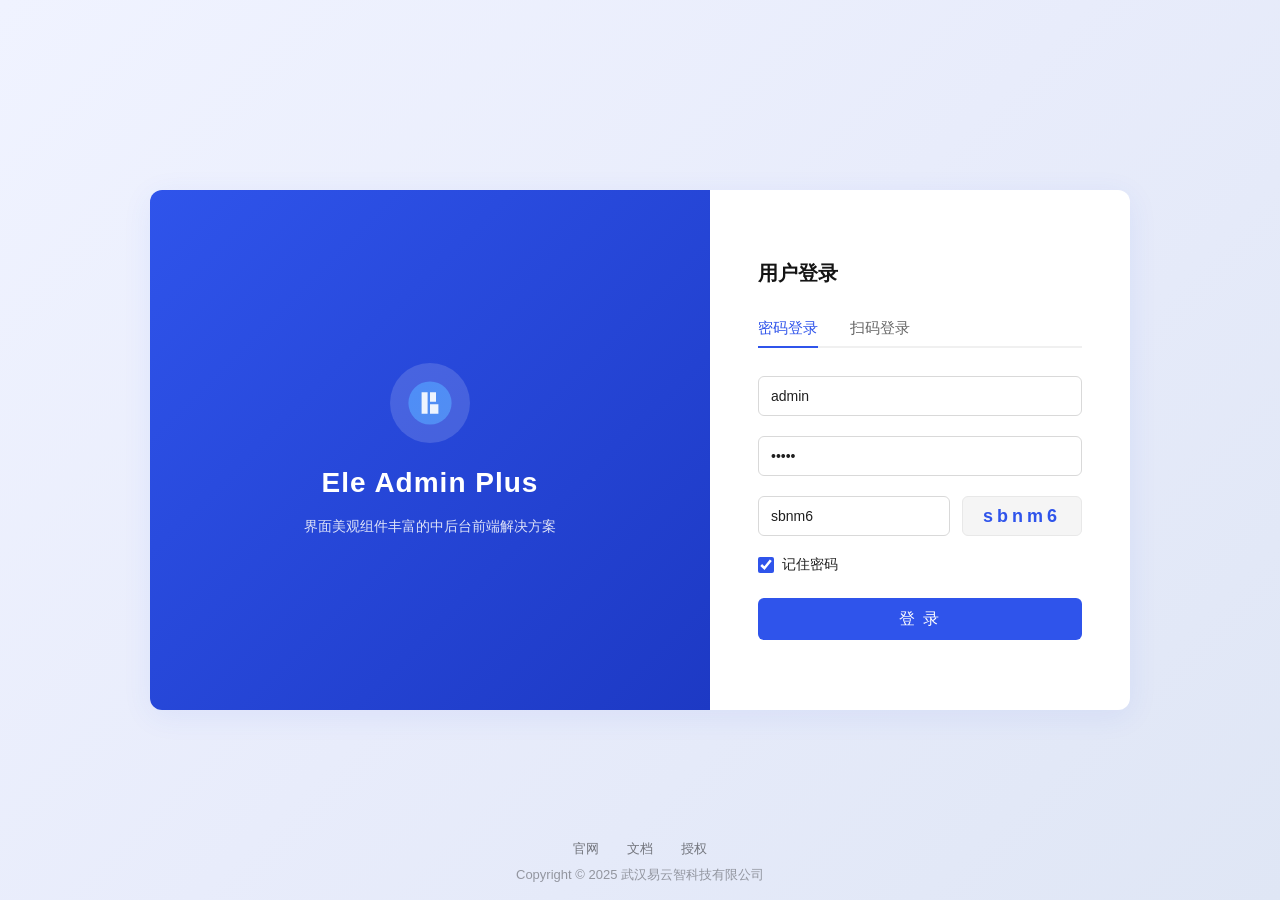
==== src/html/login.html @ a8d8654b "添加原型" ====
<!DOCTYPE html>
<html lang="zh-CN">
<head>
<meta charset="UTF-8">
<meta name="viewport" content="width=device-width, initial-scale=1.0">
<title>登录 - Ele Admin Plus</title>
<style>
* { margin: 0; padding: 0; box-sizing: border-box; }
body {
  font-family: -apple-system, BlinkMacSystemFont, Roboto, Arial, Helvetica, "Segoe UI", "Noto Sans", sans-serif;
  background: linear-gradient(135deg, #f0f3ff 0%, #e8ecfb 50%, #dfe6f5 100%);
  min-height: 100vh;
  display: flex;
  justify-content: center;
  align-items: center;
  color: rgba(0,0,0,.88);
  font-size: 14px;
}
.login-container {
  display: flex;
  width: 980px;
  min-height: 520px;
  background: #fff;
  border-radius: 12px;
  box-shadow: 0 6px 30px rgba(47,84,235,.08);
  overflow: hidden;
}
.login-left {
  flex: 1;
  background: linear-gradient(135deg, #2f54eb 0%, #1d39c4 100%);
  display: flex;
  flex-direction: column;
  justify-content: center;
  align-items: center;
  padding: 60px 40px;
  color: #fff;
}
.login-left h1 {
  font-size: 28px;
  font-weight: 600;
  margin-bottom: 16px;
  letter-spacing: 1px;
}
.login-left h4 {
  font-size: 14px;
  font-weight: 400;
  opacity: 0.85;
  text-align: center;
  line-height: 1.6;
}
.login-left .logo-icon {
  width: 80px;
  height: 80px;
  border-radius: 50%;
  background: rgba(255,255,255,.15);
  display: flex;
  align-items: center;
  justify-content: center;
  margin-bottom: 24px;
  font-size: 36px;
  font-weight: bold;
}
.login-right {
  width: 420px;
  padding: 60px 48px;
  display: flex;
  flex-direction: column;
  justify-content: center;
}
.login-right .title {
  font-size: 20px;
  font-weight: 600;
  color: rgba(0,0,0,.92);
  margin-bottom: 24px;
}
.login-tabs {
  display: flex;
  margin-bottom: 28px;
  border-bottom: 2px solid #f0f0f0;
}
.login-tabs .tab {
  padding: 8px 0;
  margin-right: 32px;
  cursor: pointer;
  font-size: 15px;
  color: rgba(0,0,0,.6);
  border-bottom: 2px solid transparent;
  margin-bottom: -2px;
  transition: all .3s;
}
.login-tabs .tab.active {
  color: #2f54eb;
  border-bottom-color: #2f54eb;
  font-weight: 500;
}
.form-group {
  margin-bottom: 20px;
  position: relative;
}
.form-group input {
  width: 100%;
  height: 40px;
  padding: 0 12px;
  border: 1px solid #d9d9d9;
  border-radius: 6px;
  font-size: 14px;
  outline: none;
  transition: border-color .2s;
  color: rgba(0,0,0,.88);
}
.form-group input:focus {
  border-color: #2f54eb;
  box-shadow: 0 0 0 2px rgba(47,84,235,.1);
}
.form-group input::placeholder {
  color: rgba(0,0,0,.36);
}
.captcha-row {
  display: flex;
  gap: 12px;
}
.captcha-row input {
  flex: 1;
}
.captcha-row .captcha-img {
  width: 120px;
  height: 40px;
  border-radius: 6px;
  background: #f5f5f5;
  display: flex;
  align-items: center;
  justify-content: center;
  font-size: 18px;
  font-weight: bold;
  color: #2f54eb;
  letter-spacing: 4px;
  cursor: pointer;
  user-select: none;
  border: 1px solid #e8e8e8;
}
.remember-row {
  display: flex;
  align-items: center;
  margin-bottom: 24px;
  font-size: 14px;
}
.remember-row input[type="checkbox"] {
  width: 16px;
  height: 16px;
  margin-right: 8px;
  accent-color: #2f54eb;
}
.login-btn {
  width: 100%;
  height: 42px;
  background: #2f54eb;
  color: #fff;
  border: none;
  border-radius: 6px;
  font-size: 16px;
  font-weight: 500;
  cursor: pointer;
  transition: background .3s;
  letter-spacing: 2px;
}
.login-btn:hover {
  background: #1d39c4;
}
.login-footer {
  position: fixed;
  bottom: 0;
  left: 0;
  right: 0;
  text-align: center;
  padding: 16px;
  color: rgba(0,0,0,.36);
  font-size: 13px;
}
.login-footer a {
  color: rgba(0,0,0,.5);
  text-decoration: none;
  margin: 0 12px;
}
.login-footer a:hover {
  color: #2f54eb;
}
</style>
</head>
<body>
<div class="login-container">
  <div class="login-left">
    <div class="logo-icon">
      <svg viewBox="0 0 40 40" fill="none" width="48" height="48">
        <circle cx="20" cy="20" r="18" fill="url(#loginLogoGrad)"/>
        <path d="M13 11h5v18h-5z M20 11h5v8h-5z M20 21h7v8h-7z" fill="#fff" opacity="0.9"/>
        <defs><linearGradient id="loginLogoGrad" x1="0" y1="0" x2="40" y2="40"><stop offset="0%" stop-color="#4e8ef7"/><stop offset="100%" stop-color="#f46b45"/></linearGradient></defs>
      </svg>
    </div>
    <h1>Ele Admin Plus</h1>
    <h4>界面美观组件丰富的中后台前端解决方案</h4>
  </div>
  <div class="login-right">
    <div class="title">用户登录</div>
    <div class="login-tabs">
      <div class="tab active">密码登录</div>
      <div class="tab">扫码登录</div>
    </div>
    <form id="loginForm">
      <div class="form-group">
        <input type="text" id="username" placeholder="请输入登录账号" value="admin">
      </div>
      <div class="form-group">
        <input type="password" id="password" placeholder="请输入登录密码" value="admin">
      </div>
      <div class="form-group captcha-row">
        <input type="text" id="captcha" placeholder="请输入验证码" value="sbnm6">
        <div class="captcha-img" id="captchaImg" title="点击刷新">sbnm6</div>
      </div>
      <div class="remember-row">
        <input type="checkbox" id="remember" checked>
        <label for="remember">记住密码</label>
      </div>
      <button type="button" class="login-btn" onclick="doLogin()">登 录</button>
    </form>
  </div>
</div>
<div class="login-footer">
  <a href="#">官网</a>
  <a href="#">文档</a>
  <a href="#">授权</a>
  <br>
  <span style="margin-top:8px;display:inline-block;">Copyright © 2025 武汉易云智科技有限公司</span>
</div>
<script>
/* 登录按钮点击 → 跳转后台首页 */
function doLogin() {
  window.location.href = 'index.html';
}
/* 切换登录Tab */
document.querySelectorAll('.login-tabs .tab').forEach(tab => {
  tab.addEventListener('click', function() {
    document.querySelectorAll('.login-tabs .tab').forEach(t => t.classList.remove('active'));
    this.classList.add('active');
  });
});
/* 刷新验证码 */
document.getElementById('captchaImg').addEventListener('click', function() {
  const chars = 'abcdefghijklmnopqrstuvwxyz0123456789';
  let code = '';
  for (let i = 0; i < 5; i++) code += chars[Math.floor(Math.random() * chars.length)];
  this.textContent = code;
  document.getElementById('captcha').value = code;
});
</script>
</body>
</html>
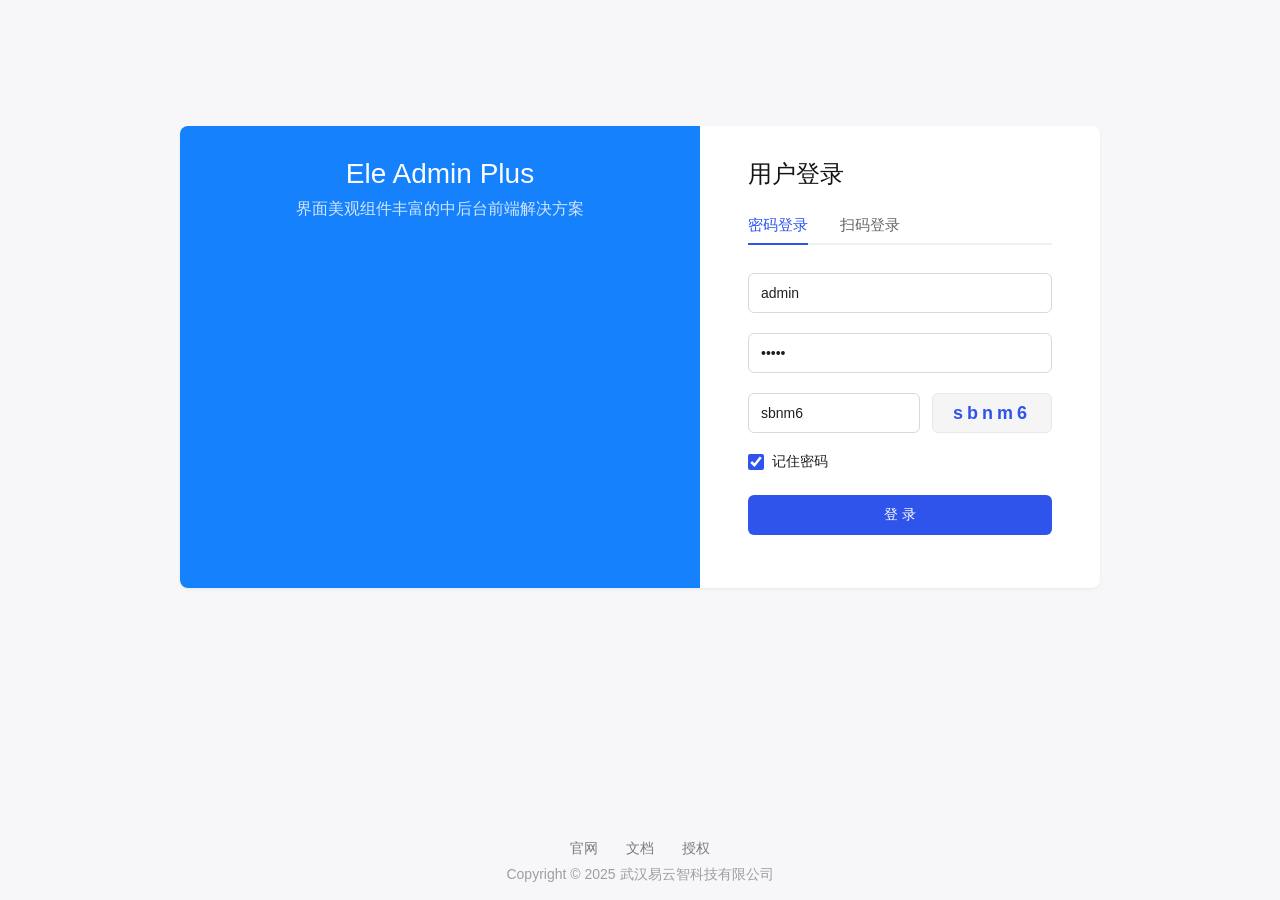
==== commit f091e997: "1) 用户下拉菜单 阴影增强：改为原站三层 box-shadow（0 6px 16px rgba(0,0,0,.08), 0 3px 6px -4px rgba(0,0,0,.12), 0 9px 2" ====
--- a/src/html/login.html
+++ b/src/html/login.html
@@ -8,70 +8,66 @@
 * { margin: 0; padding: 0; box-sizing: border-box; }
 body {
   font-family: -apple-system, BlinkMacSystemFont, Roboto, Arial, Helvetica, "Segoe UI", "Noto Sans", sans-serif;
-  background: linear-gradient(135deg, #f0f3ff 0%, #e8ecfb 50%, #dfe6f5 100%);
+  background: #f7f7f9 url('https://plus.eleadmin.com/assets/login-bg-BkIjQ0FB.png') no-repeat 0 0 / 100% 100%;
   min-height: 100vh;
-  display: flex;
-  justify-content: center;
-  align-items: center;
-  color: rgba(0,0,0,.88);
-  font-size: 14px;
-}
-.login-container {
-  display: flex;
-  width: 980px;
-  min-height: 520px;
-  background: #fff;
-  border-radius: 12px;
-  box-shadow: 0 6px 30px rgba(47,84,235,.08);
-  overflow: hidden;
-}
-.login-left {
-  flex: 1;
-  background: linear-gradient(135deg, #2f54eb 0%, #1d39c4 100%);
   display: flex;
   flex-direction: column;
   justify-content: center;
   align-items: center;
-  padding: 60px 40px;
+  color: rgba(0,0,0,.88);
+  font-size: 14px;
+}
+.login-container {
+  display: flex;
+  width: 920px;
+  min-height: 462px;
+  background: #fff;
+  border-radius: 8px;
+  box-shadow: 0 1px 2px rgba(0,0,0,.03), 0 1px 6px -1px rgba(0,0,0,.02), 0 2px 4px rgba(0,0,0,.02);
+  overflow: hidden;
+  flex: 1;
+  margin: auto;
+  max-height: 462px;
+}
+.login-left {
+  width: 520px;
+  flex-shrink: 0;
+  background: #1681fd url('https://plus.eleadmin.com/assets/login-img-BQ7KMz7P.png') no-repeat 50% 100% / contain;
+  display: flex;
+  flex-direction: column;
+  align-items: center;
+  padding: 32px 8px;
   color: #fff;
 }
 .login-left h1 {
   font-size: 28px;
-  font-weight: 600;
-  margin-bottom: 16px;
-  letter-spacing: 1px;
+  font-weight: 400;
+  margin-bottom: 6px;
+  letter-spacing: 0;
+  color: rgba(255,255,255,.98);
 }
 .login-left h4 {
-  font-size: 14px;
+  font-size: 16px;
   font-weight: 400;
-  opacity: 0.85;
+  color: rgba(255,255,255,.8);
   text-align: center;
   line-height: 1.6;
+  margin: 0;
 }
 .login-left .logo-icon {
-  width: 80px;
-  height: 80px;
-  border-radius: 50%;
-  background: rgba(255,255,255,.15);
-  display: flex;
-  align-items: center;
-  justify-content: center;
-  margin-bottom: 24px;
-  font-size: 36px;
-  font-weight: bold;
+  display: none;
 }
 .login-right {
-  width: 420px;
-  padding: 60px 48px;
+  flex: 1;
+  padding: 32px 48px 0;
   display: flex;
   flex-direction: column;
-  justify-content: center;
 }
 .login-right .title {
-  font-size: 20px;
-  font-weight: 600;
+  font-size: 24px;
+  font-weight: 500;
   color: rgba(0,0,0,.92);
-  margin-bottom: 24px;
+  margin-bottom: 18px;
 }
 .login-tabs {
   display: flex;
@@ -152,29 +148,26 @@
 }
 .login-btn {
   width: 100%;
-  height: 42px;
+  height: 40px;
   background: #2f54eb;
   color: #fff;
   border: none;
   border-radius: 6px;
-  font-size: 16px;
-  font-weight: 500;
+  font-size: 14px;
+  font-weight: 400;
   cursor: pointer;
   transition: background .3s;
-  letter-spacing: 2px;
+  letter-spacing: 0;
 }
 .login-btn:hover {
   background: #1d39c4;
 }
 .login-footer {
-  position: fixed;
-  bottom: 0;
-  left: 0;
-  right: 0;
   text-align: center;
-  padding: 16px;
+  padding: 0 0 16px;
   color: rgba(0,0,0,.36);
-  font-size: 13px;
+  font-size: 14px;
+  margin-top: auto;
 }
 .login-footer a {
   color: rgba(0,0,0,.5);
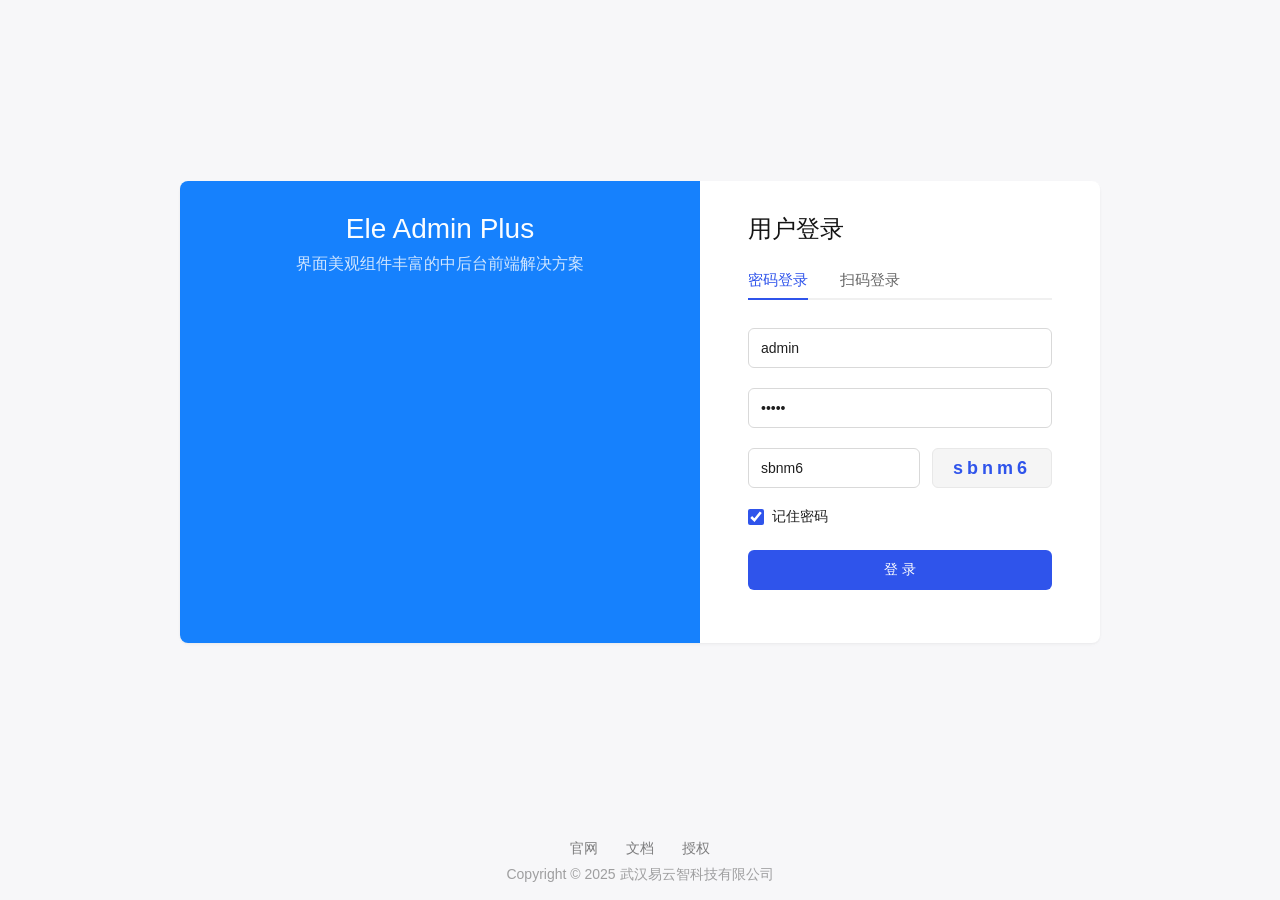
==== commit e6cbf149: "1) 登录框居中 添加 .login-main 包裹层（flex:1; display:flex; justify-content:center; align-items:center） 卡片固定 h" ====
--- a/src/html/login.html
+++ b/src/html/login.html
@@ -12,22 +12,20 @@
   min-height: 100vh;
   display: flex;
   flex-direction: column;
-  justify-content: center;
-  align-items: center;
   color: rgba(0,0,0,.88);
   font-size: 14px;
 }
+.login-main {
+  flex: 1; display: flex; justify-content: center; align-items: center;
+}
 .login-container {
   display: flex;
   width: 920px;
-  min-height: 462px;
+  height: 462px;
   background: #fff;
   border-radius: 8px;
   box-shadow: 0 1px 2px rgba(0,0,0,.03), 0 1px 6px -1px rgba(0,0,0,.02), 0 2px 4px rgba(0,0,0,.02);
   overflow: hidden;
-  flex: 1;
-  margin: auto;
-  max-height: 462px;
 }
 .login-left {
   width: 520px;
@@ -164,10 +162,9 @@
 }
 .login-footer {
   text-align: center;
-  padding: 0 0 16px;
+  padding: 16px 0;
   color: rgba(0,0,0,.36);
   font-size: 14px;
-  margin-top: auto;
 }
 .login-footer a {
   color: rgba(0,0,0,.5);
@@ -180,6 +177,7 @@
 </style>
 </head>
 <body>
+<div class="login-main">
 <div class="login-container">
   <div class="login-left">
     <div class="logo-icon">
@@ -217,6 +215,7 @@
     </form>
   </div>
 </div>
+</div>
 <div class="login-footer">
   <a href="#">官网</a>
   <a href="#">文档</a>
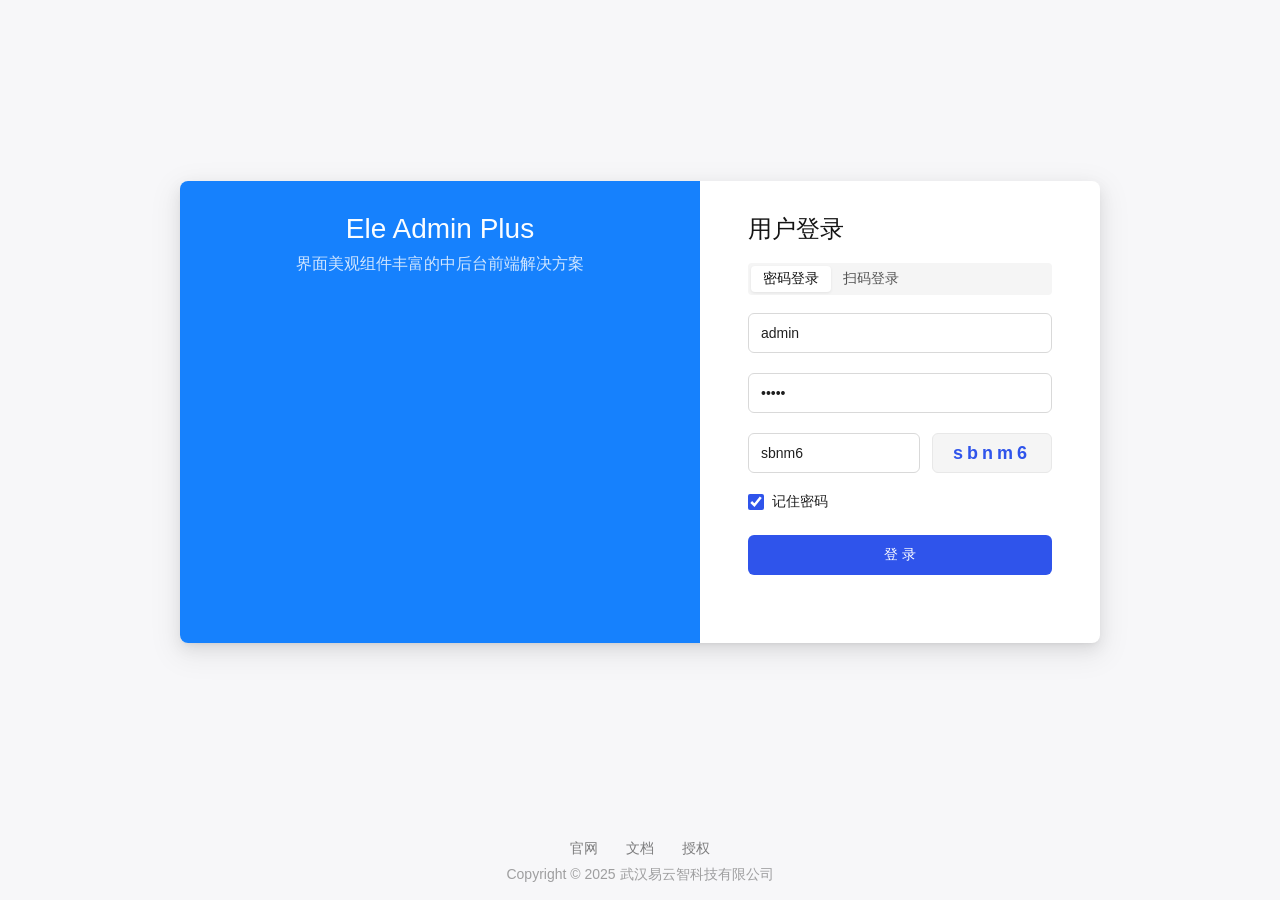
==== commit 09209778: "修改完成 1) 登录页 — 扫码登录切换 Tab改为 segment 样式（灰色背景 #f5f5f5、圆角 4px、active白底+阴影），与原版一致 点击"扫码登录"隐藏密码表单，显示 180×1" ====
--- a/src/html/login.html
+++ b/src/html/login.html
@@ -24,7 +24,7 @@
   height: 462px;
   background: #fff;
   border-radius: 8px;
-  box-shadow: 0 1px 2px rgba(0,0,0,.03), 0 1px 6px -1px rgba(0,0,0,.02), 0 2px 4px rgba(0,0,0,.02);
+  box-shadow: 0 6px 16px rgba(0,0,0,.08), 0 3px 6px -4px rgba(0,0,0,.12), 0 9px 28px 8px rgba(0,0,0,.05);
   overflow: hidden;
 }
 .login-left {
@@ -68,25 +68,57 @@
   margin-bottom: 18px;
 }
 .login-tabs {
-  display: flex;
-  margin-bottom: 28px;
-  border-bottom: 2px solid #f0f0f0;
+  display: inline-flex;
+  background: #f5f5f5;
+  border-radius: 4px;
+  padding: 3px;
+  margin-bottom: 18px;
+  position: relative;
 }
 .login-tabs .tab {
-  padding: 8px 0;
-  margin-right: 32px;
+  padding: 4px 12px;
   cursor: pointer;
-  font-size: 15px;
-  color: rgba(0,0,0,.6);
-  border-bottom: 2px solid transparent;
-  margin-bottom: -2px;
+  font-size: 14px;
+  color: rgba(0,0,0,.65);
+  border-radius: 4px;
   transition: all .3s;
+  position: relative;
+  z-index: 1;
+  user-select: none;
 }
 .login-tabs .tab.active {
+  color: rgba(0,0,0,.92);
+  background: #fff;
+  box-shadow: 0 1px 3px rgba(0,0,0,.08);
+  font-weight: 400;
+}
+/* 扫码登录面板 */
+.qr-panel {
+  display: none;
+  flex-direction: column;
+  align-items: center;
+  padding: 24px 0;
+}
+.qr-panel.show { display: flex; }
+.qr-panel .qr-code {
+  width: 180px; height: 180px;
+  background: #fff;
+  border: 1px solid #eee;
+  display: flex; align-items: center; justify-content: center;
+  border-radius: 4px;
+}
+.qr-panel .qr-code svg { width: 160px; height: 160px; }
+.qr-panel .qr-refresh {
+  margin-top: 12px;
   color: #2f54eb;
-  border-bottom-color: #2f54eb;
-  font-weight: 500;
-}
+  font-size: 14px;
+  cursor: pointer;
+  display: flex;
+  align-items: center;
+  gap: 4px;
+}
+.qr-panel .qr-refresh:hover { opacity: .8; }
+.qr-panel .qr-refresh svg { width: 14px; height: 14px; stroke: currentColor; fill: none; stroke-width: 4; }
 .form-group {
   margin-bottom: 20px;
   position: relative;
@@ -196,7 +228,7 @@
       <div class="tab active">密码登录</div>
       <div class="tab">扫码登录</div>
     </div>
-    <form id="loginForm">
+    <form id="loginForm" class="login-panel">
       <div class="form-group">
         <input type="text" id="username" placeholder="请输入登录账号" value="admin">
       </div>
@@ -213,6 +245,15 @@
       </div>
       <button type="button" class="login-btn" onclick="doLogin()">登 录</button>
     </form>
+    <div class="qr-panel" id="qrPanel">
+      <div class="qr-code">
+        <svg viewBox="0 0 180 180" id="qrSvg"></svg>
+      </div>
+      <div class="qr-refresh" onclick="refreshQR()">
+        <svg viewBox="0 0 48 48" stroke-linecap="round" stroke-linejoin="round"><path d="M42 8v12H30"/><path d="M6 24a18 18 0 0130.7-12.7L42 17"/><path d="M6 40V28h12"/><path d="M42 24a18 18 0 01-30.7 12.7L6 31"/></svg>
+        刷新二维码
+      </div>
+    </div>
   </div>
 </div>
 </div>
@@ -228,13 +269,49 @@
 function doLogin() {
   window.location.href = 'index.html';
 }
-/* 切换登录Tab */
-document.querySelectorAll('.login-tabs .tab').forEach(tab => {
+/* 切换登录Tab - 密码登录/扫码登录 */
+document.querySelectorAll('.login-tabs .tab').forEach((tab, idx) => {
   tab.addEventListener('click', function() {
     document.querySelectorAll('.login-tabs .tab').forEach(t => t.classList.remove('active'));
     this.classList.add('active');
+    const form = document.getElementById('loginForm');
+    const qr = document.getElementById('qrPanel');
+    if (idx === 0) {
+      form.style.display = ''; qr.classList.remove('show');
+    } else {
+      form.style.display = 'none'; qr.classList.add('show');
+    }
   });
 });
+/* 生成简易二维码SVG */
+function refreshQR() {
+  const svg = document.getElementById('qrSvg');
+  const size = 180; const cells = 37; const cs = size / cells;
+  let paths = `<rect width="${size}" height="${size}" fill="#fff"/>`;
+  for (let y = 0; y < cells; y++) {
+    for (let x = 0; x < cells; x++) {
+      if (isQRModule(x, y, cells)) {
+        paths += `<rect x="${x*cs}" y="${y*cs}" width="${cs+.5}" height="${cs+.5}" fill="#000"/>`;
+      }
+    }
+  }
+  svg.innerHTML = paths;
+}
+function isQRModule(x, y, n) {
+  /* 定位图案 - 左上/右上/左下 */
+  if ((x < 8 && y < 8) || (x >= n-8 && y < 8) || (x < 8 && y >= n-8)) {
+    const cx = x < 8 ? x : (x >= n-8 ? x-(n-7) : x);
+    const cy = y < 8 ? y : y-(n-7);
+    if (cx===0||cx===6||cy===0||cy===6) return true;
+    if (cx>=2&&cx<=4&&cy>=2&&cy<=4) return true;
+    return false;
+  }
+  /* 定时图案 */
+  if (y === 6 || x === 6) return (x+y) % 2 === 0;
+  /* 随机数据区 */
+  return Math.random() > 0.5;
+}
+refreshQR();
 /* 刷新验证码 */
 document.getElementById('captchaImg').addEventListener('click', function() {
   const chars = 'abcdefghijklmnopqrstuvwxyz0123456789';
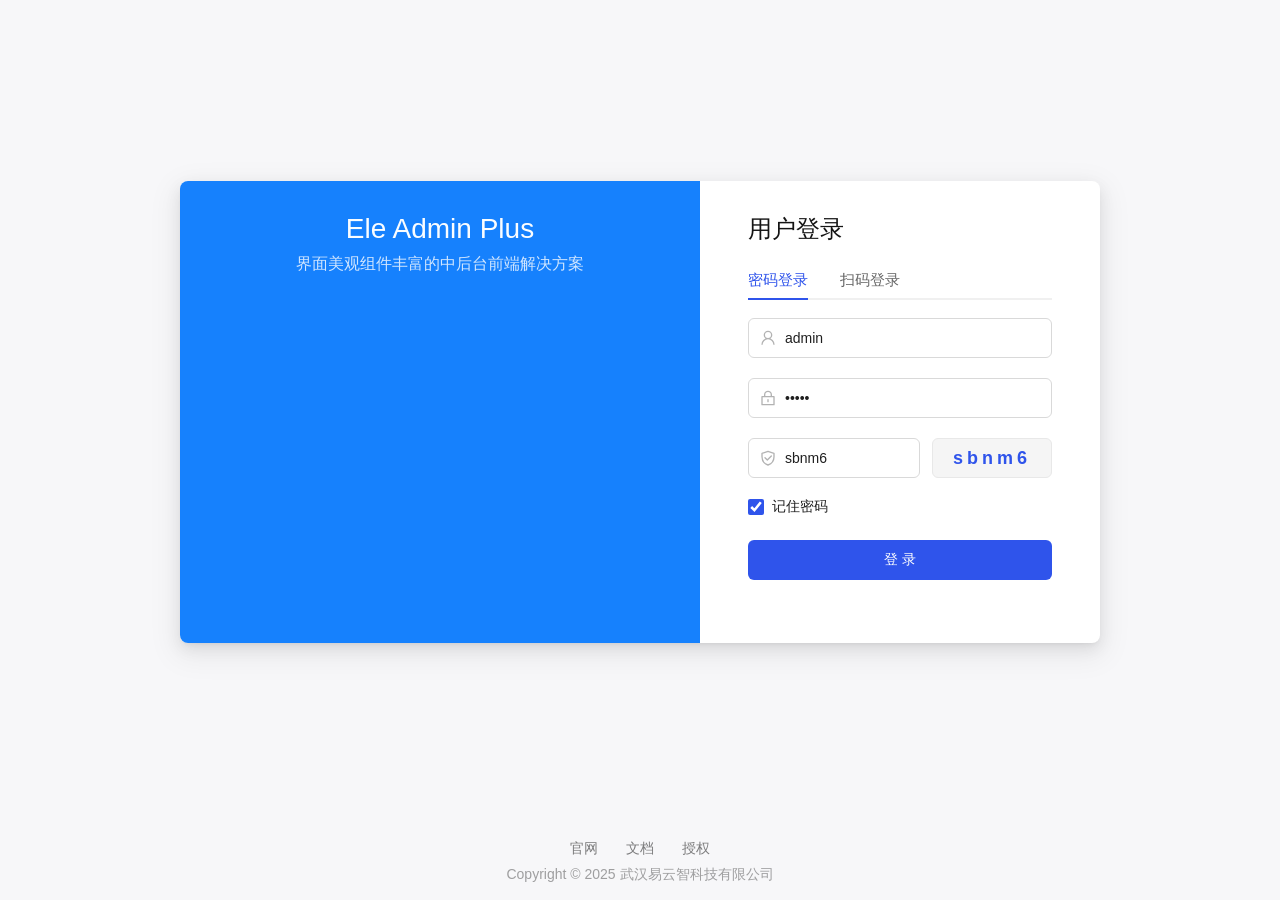
==== commit bbfacca1: "1) 输入框前缀图标 账号 — 用户头像 SVG（与原站一致） 密码 — 锁 SVG（与原站一致） 验证码 — 盾牌+勾 SVG（与原站一致） 图标通过 .input-icon absolute 定位" ====
--- a/src/html/login.html
+++ b/src/html/login.html
@@ -68,29 +68,25 @@
   margin-bottom: 18px;
 }
 .login-tabs {
-  display: inline-flex;
-  background: #f5f5f5;
-  border-radius: 4px;
-  padding: 3px;
+  display: flex;
   margin-bottom: 18px;
-  position: relative;
+  border-bottom: 2px solid #f0f0f0;
 }
 .login-tabs .tab {
-  padding: 4px 12px;
+  padding: 8px 0;
+  margin-right: 32px;
   cursor: pointer;
-  font-size: 14px;
-  color: rgba(0,0,0,.65);
-  border-radius: 4px;
+  font-size: 15px;
+  color: rgba(0,0,0,.6);
+  border-bottom: 2px solid transparent;
+  margin-bottom: -2px;
   transition: all .3s;
-  position: relative;
-  z-index: 1;
   user-select: none;
 }
 .login-tabs .tab.active {
-  color: rgba(0,0,0,.92);
-  background: #fff;
-  box-shadow: 0 1px 3px rgba(0,0,0,.08);
-  font-weight: 400;
+  color: #2f54eb;
+  border-bottom-color: #2f54eb;
+  font-weight: 500;
 }
 /* 扫码登录面板 */
 .qr-panel {
@@ -123,10 +119,16 @@
   margin-bottom: 20px;
   position: relative;
 }
+.form-group { display: flex; align-items: center; }
+.form-group .input-icon {
+  position: absolute; left: 12px; top: 50%; transform: translateY(-50%);
+  width: 16px; height: 16px; color: rgba(0,0,0,.3); pointer-events: none; z-index: 1;
+}
+.form-group .input-icon svg { width: 16px; height: 16px; stroke: currentColor; fill: none; stroke-width: 4; stroke-linejoin: round; }
 .form-group input {
   width: 100%;
   height: 40px;
-  padding: 0 12px;
+  padding: 0 12px 0 36px;
   border: 1px solid #d9d9d9;
   border-radius: 6px;
   font-size: 14px;
@@ -230,12 +232,15 @@
     </div>
     <form id="loginForm" class="login-panel">
       <div class="form-group">
+        <span class="input-icon"><svg viewBox="0 0 48 48"><path d="M42 44C42 34 34 26 24 26 14 26 6 34 6 44M24 26C29.5 26 35 21 35 15 35 9 30 4 24 4 18 4 13 9 13 15 13 21 18.5 26 24 26Z"/></svg></span>
         <input type="text" id="username" placeholder="请输入登录账号" value="admin">
       </div>
       <div class="form-group">
+        <span class="input-icon"><svg viewBox="0 0 48 48" stroke-linecap="round"><path d="M6 20H42V44H6ZM14 20V14C14 8 19 4 24 4 29 4 34 8 34 14V20"/><path d="M24 29V35"/></svg></span>
         <input type="password" id="password" placeholder="请输入登录密码" value="admin">
       </div>
       <div class="form-group captcha-row">
+        <span class="input-icon"><svg viewBox="0 0 48 48" stroke-linecap="round"><path d="M6 10 24 4 42 10V20C42 31 35 41 24 45 13 41 6 31 6 20Z"/><path d="M15 23L22 30L34 18"/></svg></span>
         <input type="text" id="captcha" placeholder="请输入验证码" value="sbnm6">
         <div class="captcha-img" id="captchaImg" title="点击刷新">sbnm6</div>
       </div>
@@ -250,7 +255,7 @@
         <svg viewBox="0 0 180 180" id="qrSvg"></svg>
       </div>
       <div class="qr-refresh" onclick="refreshQR()">
-        <svg viewBox="0 0 48 48" stroke-linecap="round" stroke-linejoin="round"><path d="M42 8v12H30"/><path d="M6 24a18 18 0 0130.7-12.7L42 17"/><path d="M6 40V28h12"/><path d="M42 24a18 18 0 01-30.7 12.7L6 31"/></svg>
+        <svg viewBox="0 0 48 48" stroke-linecap="round" stroke-linejoin="round"><path d="M42 30C40 35 34 43 24 43 14 43 5 34 5 24 5 14 14 5 24 5 31 5 36 9 40 14M40 6V14L32 14"/></svg>
         刷新二维码
       </div>
     </div>
